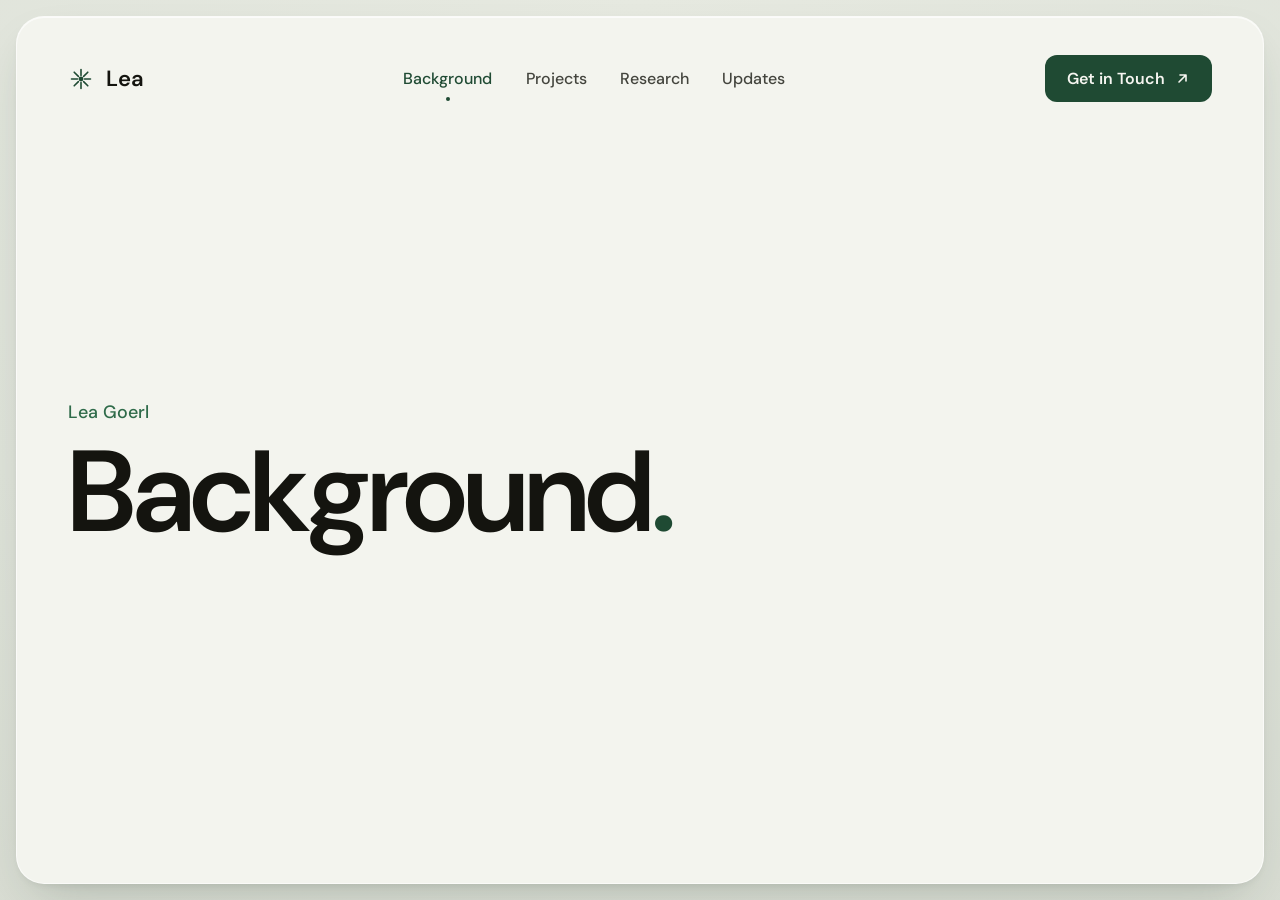
==== background.html @ 41ad89e4 "inital portfolio setup" ====
<!DOCTYPE html>
<html lang="en">
<head>
  <meta charset="UTF-8" />
  <meta name="viewport" content="width=device-width, initial-scale=1.0" />
  <title>Background — Lea Goerl</title>
  <meta name="description" content="Background — Lea Goerl." />

  <link rel="preconnect" href="https://fonts.googleapis.com" />
  <link rel="preconnect" href="https://fonts.gstatic.com" crossorigin />
  <link href="https://fonts.googleapis.com/css2?family=DM+Sans:opsz,wght@9..40,400;9..40,500;9..40,600;9..40,700&display=swap" rel="stylesheet" />
  <link rel="stylesheet" href="assets/site.css" />
</head>
<body>
  <div class="frame">
    <div class="inner">

      <!-- NAV -->
      <nav>
        <a class="brand" href="index.html">
          <span class="mark" aria-hidden="true">
            <svg width="26" height="26" viewBox="0 0 26 26" fill="none">
              <g stroke="currentColor" stroke-width="1.6" stroke-linecap="round">
                <path d="M13 3.5v6M13 16.5v6M3.5 13h6M16.5 13h6M6.2 6.2l4.2 4.2M15.6 15.6l4.2 4.2M19.8 6.2l-4.2 4.2M10.4 15.6l-4.2 4.2"/>
              </g>
              <circle cx="13" cy="13" r="2.4" fill="currentColor"/>
            </svg>
          </span>
          <span>Lea</span>
        </a>

        <ul class="nav-links">
          <li><a href="background.html" class="active">Background</a></li>
          <li><a href="projects.html">Projects</a></li>
          <li><a href="research.html">Research</a></li>
          <li><a href="updates.html">Updates</a></li>
        </ul>

        <button class="cta" type="button" data-contact>
          Get in Touch
          <svg width="15" height="15" viewBox="0 0 15 15" fill="none">
            <path d="M4 11L11 4M11 4H5M11 4v6" stroke="currentColor" stroke-width="1.6" stroke-linecap="round" stroke-linejoin="round"/>
          </svg>
        </button>
      </nav>

      <!-- PAGE -->
      <section class="page">
        <p class="page-eyebrow">Lea Goerl</p>
        <h1 class="page-title">Background<em>.</em></h1>
      </section>

    </div>
  </div>

  <!-- ================= Contact popup ================= -->
  <div class="modal" id="contactModal" hidden>
    <div class="modal-backdrop" data-close></div>
    <div class="modal-card" role="dialog" aria-modal="true" aria-labelledby="contactTitle">
      <button class="modal-close" data-close aria-label="Close">&times;</button>
      <h2 id="contactTitle">Get in touch</h2>
      <p class="modal-sub">I&rsquo;d love to hear from you.</p>
      <ul class="contact-list">
        <li>
          <a href="mailto:hello@example.com">
            <svg width="20" height="20" viewBox="0 0 24 24" fill="none"><rect x="3" y="5" width="18" height="14" rx="2" stroke="currentColor" stroke-width="1.7"/><path d="M4 7l8 6 8-6" stroke="currentColor" stroke-width="1.7" stroke-linecap="round" stroke-linejoin="round"/></svg>
            hello@example.com
          </a>
        </li>
        <li>
          <a href="https://www.linkedin.com/in/your-profile" target="_blank" rel="noopener noreferrer">
            <svg width="20" height="20" viewBox="0 0 24 24" fill="currentColor"><path d="M4.98 3.5a2.5 2.5 0 11-.02 5.001A2.5 2.5 0 014.98 3.5zM3 8.98h4V21H3V8.98zM9 8.98h3.8v1.64h.05c.53-.95 1.83-1.95 3.77-1.95 4.03 0 4.78 2.65 4.78 6.1V21h-4v-5.36c0-1.28-.02-2.93-1.78-2.93-1.78 0-2.05 1.39-2.05 2.83V21H9V8.98z"/></svg>
            LinkedIn
          </a>
        </li>
      </ul>
    </div>
  </div>
  <script src="assets/contact.js"></script>
</body>
</html>
---- assets/site.css ----
/* ============================================================
   Shared styles for the sub-pages (About, Work, Projects, …).
   Same green/cream theme and frame as the main page, no animation.
   ============================================================ */
:root {
  --green:        #1f4a33;
  --green-soft:   #2f6b4a;
  --ink:          #14140f;
  --ink-2:        #43443d;
  --muted:        #6b6c63;
  --panel:        #f3f4ee;
  --panel-2:      #eceee6;
  --line:         #d9dccf;
  --outer:        #dfe3da;
  --cream:        #f6f6f1;
  --chip-line:    #cbcec2;
}

* { box-sizing: border-box; margin: 0; padding: 0; }

html, body {
  height: 100%;
  background:
    radial-gradient(120% 120% at 50% 0%, #e6e9e0 0%, var(--outer) 60%, #d7dbd1 100%);
  color: var(--ink);
  font-family: "DM Sans", system-ui, -apple-system, sans-serif;
  -webkit-font-smoothing: antialiased;
  text-rendering: optimizeLegibility;
}

/* ---------- adaptive frame ---------- */
.frame {
  position: fixed;
  inset: 16px;
  background: var(--panel);
  border: 1px solid rgba(255, 255, 255, .6);
  border-radius: 28px;
  box-shadow:
    0 1px 0 rgba(255, 255, 255, .7) inset,
    0 20px 50px -20px rgba(30, 50, 35, .28),
    0 4px 14px -8px rgba(30, 50, 35, .18);
  overflow: auto;
  display: flex;
  flex-direction: column;
  -webkit-overflow-scrolling: touch;
}
.inner {
  flex: 1;
  display: flex;
  flex-direction: column;
  padding: clamp(20px, 3vw, 44px) clamp(22px, 4vw, 64px);
  min-height: 0;
}

/* ---------- nav ---------- */
nav {
  display: flex;
  align-items: center;
  justify-content: space-between;
  gap: 24px;
}
.brand {
  display: flex;
  align-items: center;
  gap: 12px;
  font-weight: 600;
  font-size: 22px;
  letter-spacing: -.01em;
  color: var(--ink);
  text-decoration: none;
}
.brand .mark { color: var(--green); display: grid; place-items: center; }
.brand .mark svg { display: block; }

.nav-links {
  display: flex;
  gap: clamp(20px, 2.6vw, 44px);
  list-style: none;
}
.nav-links a {
  position: relative;
  text-decoration: none;
  color: var(--ink-2);
  font-size: 16px;
  font-weight: 500;
  padding: 4px 0;
  transition: color .2s ease;
}
.nav-links a:hover { color: var(--green); }
.nav-links a.active { color: var(--green); }
.nav-links a.active::after {
  content: "";
  position: absolute;
  left: 50%;
  bottom: -8px;
  width: 4px; height: 4px;
  border-radius: 50%;
  background: var(--green);
  transform: translateX(-50%);
}

.cta {
  display: inline-flex;
  align-items: center;
  gap: 10px;
  background: var(--green);
  color: var(--cream);
  text-decoration: none;
  font-weight: 600;
  font-size: 16px;
  padding: 13px 22px;
  border-radius: 12px;
  transition: transform .2s ease, background .2s ease;
  white-space: nowrap;
  cursor: pointer;
  border: none;
  font-family: inherit;
}
.cta:hover { background: #163a28; transform: translateY(-1px); }
.cta svg { display: block; }

/* ---------- page heading (empty placeholder page) ---------- */
.page {
  flex: 1;
  display: flex;
  flex-direction: column;
  justify-content: center;
  padding: clamp(24px, 6vh, 80px) 0;
  min-height: 0;
}
.page-eyebrow {
  color: var(--green-soft);
  font-size: clamp(15px, 1.4vw, 18px);
  font-weight: 500;
  margin-bottom: 14px;
}
.page-title {
  font-size: clamp(52px, 9vw, 120px);
  line-height: .95;
  letter-spacing: -.03em;
  font-weight: 600;
  color: var(--ink);
}
.page-title em { font-style: normal; color: var(--green); }

/* ---------- contact modal ---------- */
.modal[hidden] { display: none; }
.modal {
  position: fixed;
  inset: 0;
  z-index: 100;
  display: grid;
  place-items: center;
  padding: 20px;
}
.modal-backdrop {
  position: absolute;
  inset: 0;
  background: rgba(20, 20, 15, .45);
  -webkit-backdrop-filter: blur(2px);
  backdrop-filter: blur(2px);
}
.modal-card {
  position: relative;
  z-index: 1;
  width: 100%;
  max-width: 400px;
  background: var(--panel);
  border: 1px solid var(--line);
  border-radius: 20px;
  padding: clamp(28px, 4vw, 40px);
  box-shadow: 0 30px 60px -20px rgba(30, 50, 35, .4);
}
.modal-close {
  position: absolute;
  top: 12px;
  right: 16px;
  background: none;
  border: none;
  font-size: 26px;
  line-height: 1;
  color: var(--muted);
  cursor: pointer;
}
.modal-close:hover { color: var(--ink); }
.modal-card h2 {
  font-size: 26px;
  font-weight: 600;
  letter-spacing: -.02em;
  color: var(--ink);
  margin-bottom: 6px;
}
.modal-sub { color: var(--muted); font-size: 15px; margin-bottom: 22px; }
.contact-list { list-style: none; display: flex; flex-direction: column; gap: 12px; }
.contact-list a {
  display: flex;
  align-items: center;
  gap: 14px;
  text-decoration: none;
  color: var(--ink-2);
  font-size: 16px;
  font-weight: 500;
  padding: 14px 16px;
  border: 1px solid var(--line);
  border-radius: 12px;
  background: var(--cream);
  transition: border-color .2s ease, color .2s ease;
}
.contact-list a:hover { border-color: var(--green); color: var(--green); }
.contact-list svg { flex: none; color: var(--green); }

/* ---------- responsive ---------- */
@media (max-width: 760px) {
  .frame { inset: 8px; border-radius: 20px; }
  .nav-links { display: none; }
  .cta { padding: 11px 16px; font-size: 15px; }
}
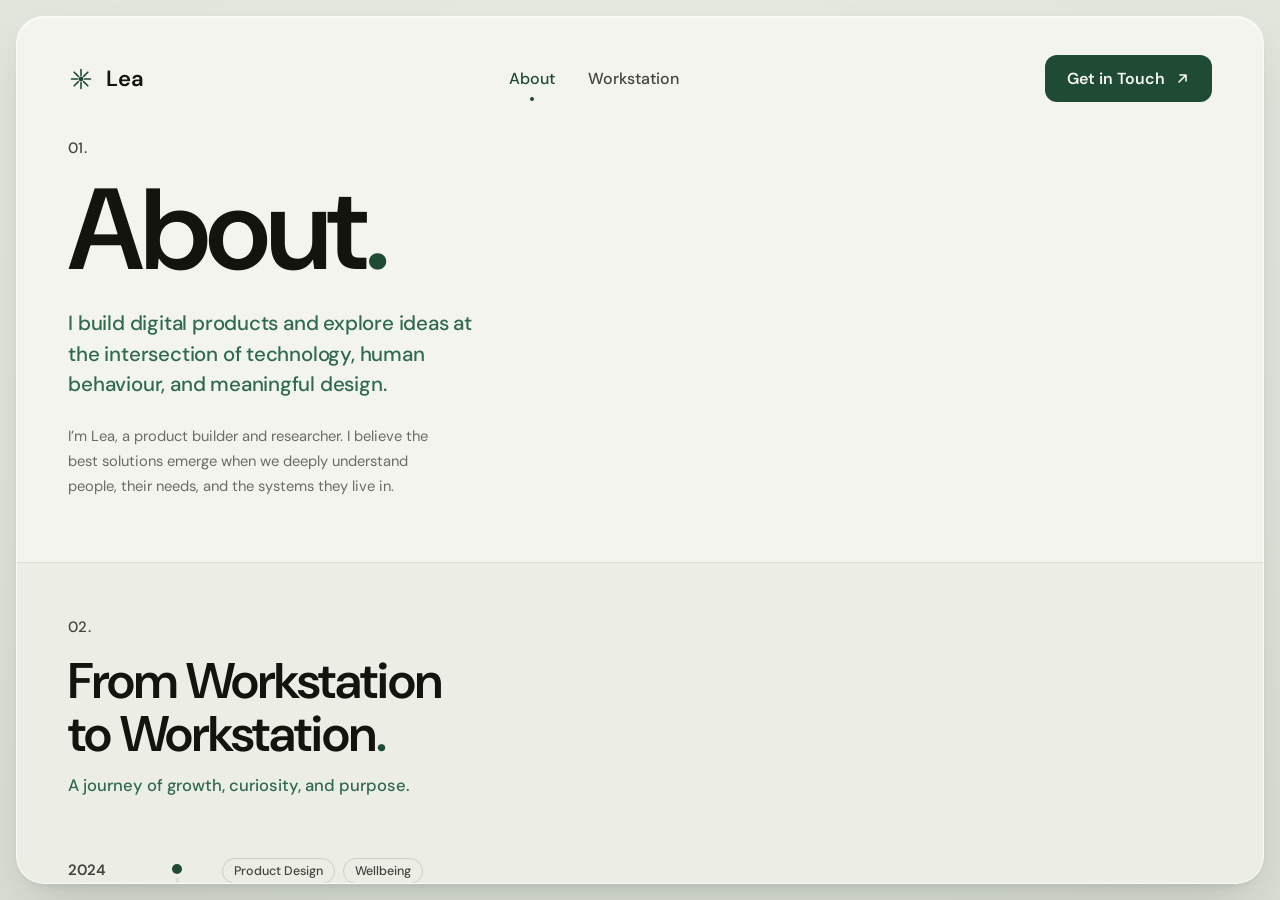
==== commit d6df6af8: "Hide background/updates nav + placeholder stats, make nav responsive - Comment out Background and Up" ====
--- a/background.html
+++ b/background.html
@@ -4,7 +4,7 @@
   <meta charset="UTF-8" />
   <meta name="viewport" content="width=device-width, initial-scale=1.0" />
   <title>Background — Lea Goerl</title>
-  <meta name="description" content="Background — Lea Goerl." />
+  <meta name="description" content="About Lea Goerl — a product builder and researcher working at the intersection of technology, human behaviour and meaningful design." />
 
   <link rel="preconnect" href="https://fonts.googleapis.com" />
   <link rel="preconnect" href="https://fonts.gstatic.com" crossorigin />
@@ -30,10 +30,8 @@
         </a>
 
         <ul class="nav-links">
-          <li><a href="background.html" class="active">Background</a></li>
-          <li><a href="projects.html">Projects</a></li>
-          <li><a href="research.html">Research</a></li>
-          <li><a href="updates.html">Updates</a></li>
+          <li><a href="#about" class="active">About</a></li>
+          <li><a href="#workstation">Workstation</a></li>
         </ul>
 
         <button class="cta" type="button" data-contact>
@@ -44,10 +42,93 @@
         </button>
       </nav>
 
-      <!-- PAGE -->
-      <section class="page">
-        <p class="page-eyebrow">Lea Goerl</p>
-        <h1 class="page-title">Background<em>.</em></h1>
+      <!-- ===== 01 About ===== -->
+      <section class="about" id="about">
+        <div class="about-text">
+          <p class="sec-num">01.</p>
+          <h1 class="page-title">About<em>.</em></h1>
+          <p class="about-lead">
+            I build digital products and explore ideas at the intersection of
+            technology, human behaviour, and meaningful design.
+          </p>
+          <p class="about-body">
+            I&rsquo;m Lea, a product builder and researcher. I believe the best
+            solutions emerge when we deeply understand people, their needs, and
+            the systems they live in.
+          </p>
+        </div>
+
+      </section>
+
+      <!-- ===== 02 Workstation ===== -->
+      <section class="workstation" id="workstation">
+        <p class="sec-num">02.</p>
+        <h2 class="sec-title">From Workstation<br />to Workstation<em>.</em></h2>
+        <p class="sec-sub">A journey of growth, curiosity, and purpose.</p>
+
+        <div class="timeline">
+
+          <div class="tl-item">
+            <div class="tl-year">2024</div>
+            <div class="tl-marker"><span class="tl-dot"></span></div>
+            <div class="tl-body">
+              <div class="tl-tags"><span class="tag">Product Design</span><span class="tag">Wellbeing</span></div>
+              <h3 class="tl-title">Seroton &ndash; Haptic Relaxation System</h3>
+              <p class="tl-desc">Leading the development of a connected wellbeing system that combines audio, haptics and guided content for deep relaxation and better recovery.</p>
+            </div>
+          </div>
+
+          <div class="tl-item">
+            <div class="tl-year">2024</div>
+            <div class="tl-marker"><span class="tl-dot"></span></div>
+            <div class="tl-body">
+              <div class="tl-tags"><span class="tag">Product Management</span><span class="tag">Logistics</span></div>
+              <h3 class="tl-title">ZeKju &ndash; Transport Visibility Platform</h3>
+              <p class="tl-desc">Building features that bring real-time transparency to complex logistics networks and help companies collaborate more efficiently.</p>
+            </div>
+          </div>
+
+          <div class="tl-item">
+            <div class="tl-year">2023</div>
+            <div class="tl-marker"><span class="tl-dot"></span></div>
+            <div class="tl-body">
+              <div class="tl-tags"><span class="tag">UX Research</span><span class="tag">Health Tech</span></div>
+              <h3 class="tl-title">Sleep &amp; Recovery Insights</h3>
+              <p class="tl-desc">Exploring how data and reflection can support healthier routines. Research and prototyping of a mobile experience for sleep tracking and recovery.</p>
+            </div>
+          </div>
+
+          <div class="tl-item">
+            <div class="tl-year">2023</div>
+            <div class="tl-marker"><span class="tl-dot"></span></div>
+            <div class="tl-body">
+              <div class="tl-tags"><span class="tag">Industrial Design</span><span class="tag">Sustainability</span></div>
+              <h3 class="tl-title">Sustainable Product Concepts</h3>
+              <p class="tl-desc">Concept development for sustainable everyday products with a focus on circularity, materials and user impact.</p>
+            </div>
+          </div>
+
+          <div class="tl-item">
+            <div class="tl-year">2022</div>
+            <div class="tl-marker"><span class="tl-dot"></span></div>
+            <div class="tl-body">
+              <div class="tl-tags"><span class="tag">UX Design</span><span class="tag">Prototyping</span></div>
+              <h3 class="tl-title">Mobile App Concepts</h3>
+              <p class="tl-desc">Design and prototyping of intuitive mobile experiences with a focus on clarity, accessibility and human-centered design.</p>
+            </div>
+          </div>
+
+          <div class="tl-item">
+            <div class="tl-year">2021</div>
+            <div class="tl-marker"><span class="tl-dot"></span></div>
+            <div class="tl-body">
+              <div class="tl-tags"><span class="tag">Photography</span><span class="tag">Nature</span></div>
+              <h3 class="tl-title">Nature Studies</h3>
+              <p class="tl-desc">Personal visual studies capturing patterns, textures and rhythms in natural environments.</p>
+            </div>
+          </div>
+
+        </div>
       </section>
 
     </div>
--- a/assets/site.css
+++ b/assets/site.css
@@ -14,6 +14,8 @@
   --outer:        #dfe3da;
   --cream:        #f6f6f1;
   --chip-line:    #cbcec2;
+  --amber:        #e8a33d;   /* glow accent from the hero animation */
+  --amber-ink:    #8a5e13;   /* readable amber for text */
 }
 
 * { box-sizing: border-box; margin: 0; padding: 0; }
@@ -143,6 +145,345 @@
 }
 .page-title em { font-style: normal; color: var(--green); }
 
+/* ============================================================
+   Projects page
+   ============================================================ */
+.projects {
+  padding: clamp(20px, 3vh, 40px) 0 clamp(24px, 4vh, 48px);
+}
+
+/* header: title + description on the left, year filter on the right */
+.projects-head {
+  display: flex;
+  align-items: flex-end;
+  justify-content: space-between;
+  gap: clamp(24px, 4vw, 56px);
+  flex-wrap: wrap;
+  margin-bottom: clamp(32px, 5vh, 64px);
+}
+.projects-head .head-left { max-width: 40em; }
+.page-desc {
+  margin-top: 20px;
+  font-size: clamp(15px, 1.2vw, 18px);
+  line-height: 1.6;
+  color: var(--muted);
+  max-width: 30em;
+}
+
+/* year filter */
+.year-filter {
+  display: flex;
+  flex-wrap: wrap;
+  gap: 10px;
+}
+.yf-chip {
+  border: 1px solid var(--chip-line);
+  background: rgba(255, 255, 255, .35);
+  color: var(--ink-2);
+  font: inherit;
+  font-size: 15px;
+  font-weight: 500;
+  padding: 10px 18px;
+  border-radius: 999px;
+  cursor: pointer;
+  transition: border-color .2s ease, color .2s ease, background .2s ease;
+}
+.yf-chip:hover { border-color: var(--green); color: var(--green); }
+.yf-chip.active {
+  background: var(--green);
+  border-color: var(--green);
+  color: var(--cream);
+}
+
+/* one year block */
+.year-section { margin-bottom: clamp(36px, 6vh, 72px); }
+.year-row {
+  display: flex;
+  align-items: center;
+  gap: 20px;
+  margin-bottom: clamp(20px, 3vh, 32px);
+}
+.year-label {
+  font-size: clamp(20px, 2vw, 26px);
+  font-weight: 600;
+  letter-spacing: -.01em;
+  color: var(--ink);
+}
+.year-line {
+  flex: 1;
+  height: 1px;
+  background: var(--line);
+}
+.year-count {
+  font-size: 14px;
+  font-weight: 500;
+  color: var(--muted);
+  white-space: nowrap;
+}
+
+/* card grid */
+.cards {
+  display: grid;
+  grid-template-columns: repeat(auto-fit, minmax(280px, 1fr));
+  gap: clamp(18px, 2vw, 26px);
+}
+.card {
+  display: flex;
+  flex-direction: column;
+  background: var(--cream);
+  border: 1px solid var(--line);
+  border-radius: 18px;
+  overflow: hidden;
+  transition: transform .22s ease, box-shadow .22s ease, border-color .22s ease;
+}
+.card:hover {
+  transform: translateY(-4px);
+  border-color: rgba(232, 163, 61, .38);
+  box-shadow:
+    0 18px 40px -22px rgba(30, 50, 35, .35),
+    0 8px 26px -16px rgba(232, 163, 61, .45);
+}
+
+/* placeholder media block */
+.card-media {
+  position: relative;
+  aspect-ratio: 16 / 9;
+  background: linear-gradient(135deg, #cdd8cf, #9fb6a6);
+}
+.card-media::after {
+  content: "";
+  position: absolute;
+  inset: 0;
+  background: no-repeat center / 34px 34px
+    url("data:image/svg+xml,%3Csvg xmlns='http://www.w3.org/2000/svg' width='34' height='34' viewBox='0 0 24 24' fill='none' stroke='%23ffffff' stroke-width='1.4' stroke-linecap='round' stroke-linejoin='round'%3E%3Crect x='3' y='3' width='18' height='18' rx='3'/%3E%3Ccircle cx='8.5' cy='8.5' r='1.6'/%3E%3Cpath d='M21 15l-5-5L5 21'/%3E%3C/svg%3E");
+  opacity: .45;
+}
+.card-media.m-b { background: linear-gradient(135deg, #33463c, #14140f); }
+.card-media.m-c { background: linear-gradient(135deg, #dfeadd, #bcd2c4); }
+.card-media.m-d { background: linear-gradient(135deg, #eceee6, #d3d7ca); }
+.card-media.m-e { background: linear-gradient(135deg, #e7dccb, #cbb79c); }
+.card-media.m-f { background: linear-gradient(135deg, #c6d4bb, #8fae82); }
+
+.card-body {
+  display: flex;
+  flex-direction: column;
+  flex: 1;
+  padding: clamp(16px, 1.4vw, 20px);
+}
+.card-tags {
+  display: flex;
+  flex-wrap: wrap;
+  gap: 8px;
+  margin-bottom: 14px;
+}
+.tag {
+  font-size: 12.5px;
+  font-weight: 500;
+  color: var(--ink-2);
+  background: var(--panel-2);
+  border: 1px solid var(--chip-line);
+  padding: 4px 11px;
+  border-radius: 999px;
+}
+/* status tag with a coloured dot */
+.tag.is-ongoing,
+.tag.is-finished {
+  display: inline-flex;
+  align-items: center;
+  gap: 6px;
+}
+.tag.is-ongoing::before,
+.tag.is-finished::before {
+  content: "";
+  width: 7px;
+  height: 7px;
+  border-radius: 50%;
+  background: currentColor;
+}
+.tag.is-ongoing {
+  color: var(--amber-ink);
+  background: rgba(232, 163, 61, .14);
+  border-color: rgba(232, 163, 61, .42);
+}
+.tag.is-ongoing::before { background: var(--amber); }
+.tag.is-finished { color: var(--muted); }
+.card-title {
+  font-size: clamp(17px, 1.4vw, 19px);
+  font-weight: 600;
+  letter-spacing: -.01em;
+  color: var(--ink);
+  margin-bottom: 8px;
+}
+.card-desc {
+  font-size: 14.5px;
+  line-height: 1.55;
+  color: var(--muted);
+  margin-bottom: 18px;
+}
+.card-foot {
+  margin-top: auto;
+  padding-top: 14px;
+  border-top: 1px solid var(--line);
+}
+.view-link {
+  display: inline-flex;
+  align-items: center;
+  gap: 7px;
+  text-decoration: none;
+  font-size: 14.5px;
+  font-weight: 600;
+  color: var(--ink-2);
+  transition: color .2s ease;
+}
+.view-link:hover { color: var(--green); }
+.view-link svg { display: block; }
+
+/* filtered-out year block */
+.year-section[hidden] { display: none; }
+
+/* responsive */
+@media (max-width: 620px) {
+  .cards { grid-template-columns: 1fr; }
+  .projects-head { align-items: flex-start; }
+}
+
+/* ============================================================
+   Background page  (01 About  +  02 Workstation timeline)
+   ============================================================ */
+.sec-num {
+  font-size: 15px;
+  font-weight: 500;
+  color: var(--ink-2);
+  letter-spacing: .02em;
+  margin-bottom: 18px;
+}
+
+/* --- 01 About --- */
+.about {
+  padding: clamp(24px, 4vh, 56px) 0 clamp(40px, 7vh, 88px);
+}
+.about-lead {
+  margin-top: 22px;
+  font-size: clamp(17px, 1.6vw, 22px);
+  line-height: 1.5;
+  font-weight: 500;
+  color: var(--green-soft);
+  max-width: 20em;
+  letter-spacing: -.01em;
+}
+.about-body {
+  margin-top: 24px;
+  font-size: clamp(14.5px, 1.15vw, 16.5px);
+  line-height: 1.7;
+  color: var(--muted);
+  max-width: 26em;
+}
+.text-link {
+  display: inline-flex;
+  align-items: center;
+  gap: 8px;
+  margin-top: 28px;
+  text-decoration: none;
+  font-size: 15.5px;
+  font-weight: 600;
+  color: var(--green);
+  transition: gap .2s ease, color .2s ease;
+}
+.text-link:hover { gap: 12px; color: var(--green-soft); }
+.text-link svg { display: block; }
+
+/* --- 02 Workstation timeline (full-bleed tinted band) --- */
+.workstation {
+  margin: 0 calc(-1 * clamp(22px, 4vw, 64px));
+  padding: clamp(36px, 6vh, 72px) clamp(22px, 4vw, 64px) clamp(40px, 7vh, 80px);
+  background: var(--panel-2);
+  border-top: 1px solid var(--line);
+}
+.sec-title {
+  font-size: clamp(30px, 4.6vw, 50px);
+  line-height: 1.05;
+  letter-spacing: -.02em;
+  font-weight: 600;
+  color: var(--ink);
+  margin-bottom: 14px;
+}
+.sec-title em { font-style: normal; color: var(--green); }
+.sec-sub {
+  font-size: clamp(15px, 1.3vw, 18px);
+  font-weight: 500;
+  color: var(--green-soft);
+  margin-bottom: clamp(28px, 4vh, 48px);
+}
+
+.timeline { position: relative; }
+.tl-item {
+  display: grid;
+  grid-template-columns: 64px 26px minmax(0, 1fr) auto;
+  grid-template-areas: "year marker body view";
+  column-gap: clamp(18px, 2.5vw, 40px);
+  align-items: start;
+  padding: clamp(18px, 2.4vw, 26px) 0;
+}
+.tl-year {
+  grid-area: year;
+  font-size: 15px;
+  font-weight: 600;
+  color: var(--ink-2);
+  padding-top: 2px;
+}
+.tl-marker { grid-area: marker; position: relative; align-self: stretch; }
+.tl-marker::before {
+  content: "";
+  position: absolute;
+  left: 50%;
+  transform: translateX(-50%);
+  top: 0; bottom: 0;
+  width: 1.5px;
+  background: var(--line);
+}
+.tl-item:first-child .tl-marker::before { top: 11px; }
+.tl-item:last-child  .tl-marker::before { bottom: calc(100% - 11px); }
+.tl-dot {
+  position: relative;
+  z-index: 1;
+  display: block;
+  width: 10px; height: 10px;
+  margin: 6px auto 0;
+  border-radius: 50%;
+  background: var(--green);
+  box-shadow: 0 0 0 4px var(--panel-2);
+}
+.tl-body { grid-area: body; }
+.tl-tags { display: flex; flex-wrap: wrap; gap: 8px; margin-bottom: 12px; }
+.tl-title {
+  font-size: clamp(17px, 1.5vw, 20px);
+  font-weight: 600;
+  color: var(--ink);
+  letter-spacing: -.01em;
+  margin-bottom: 8px;
+}
+.tl-desc {
+  font-size: 14.5px;
+  line-height: 1.6;
+  color: var(--muted);
+  max-width: 44em;
+}
+.tl-view { grid-area: view; align-self: center; justify-self: end; white-space: nowrap; }
+
+/* responsive */
+@media (max-width: 640px) {
+  .tl-item {
+    grid-template-columns: 24px 1fr;
+    grid-template-areas:
+      "marker year"
+      "marker body"
+      "marker view";
+    column-gap: 18px;
+  }
+  .tl-year { padding-top: 0; margin-bottom: 6px; font-size: 13px; color: var(--muted); }
+  .tl-view { justify-self: start; align-self: start; margin-top: 14px; }
+}
+
 /* ---------- contact modal ---------- */
 .modal[hidden] { display: none; }
 .modal {
